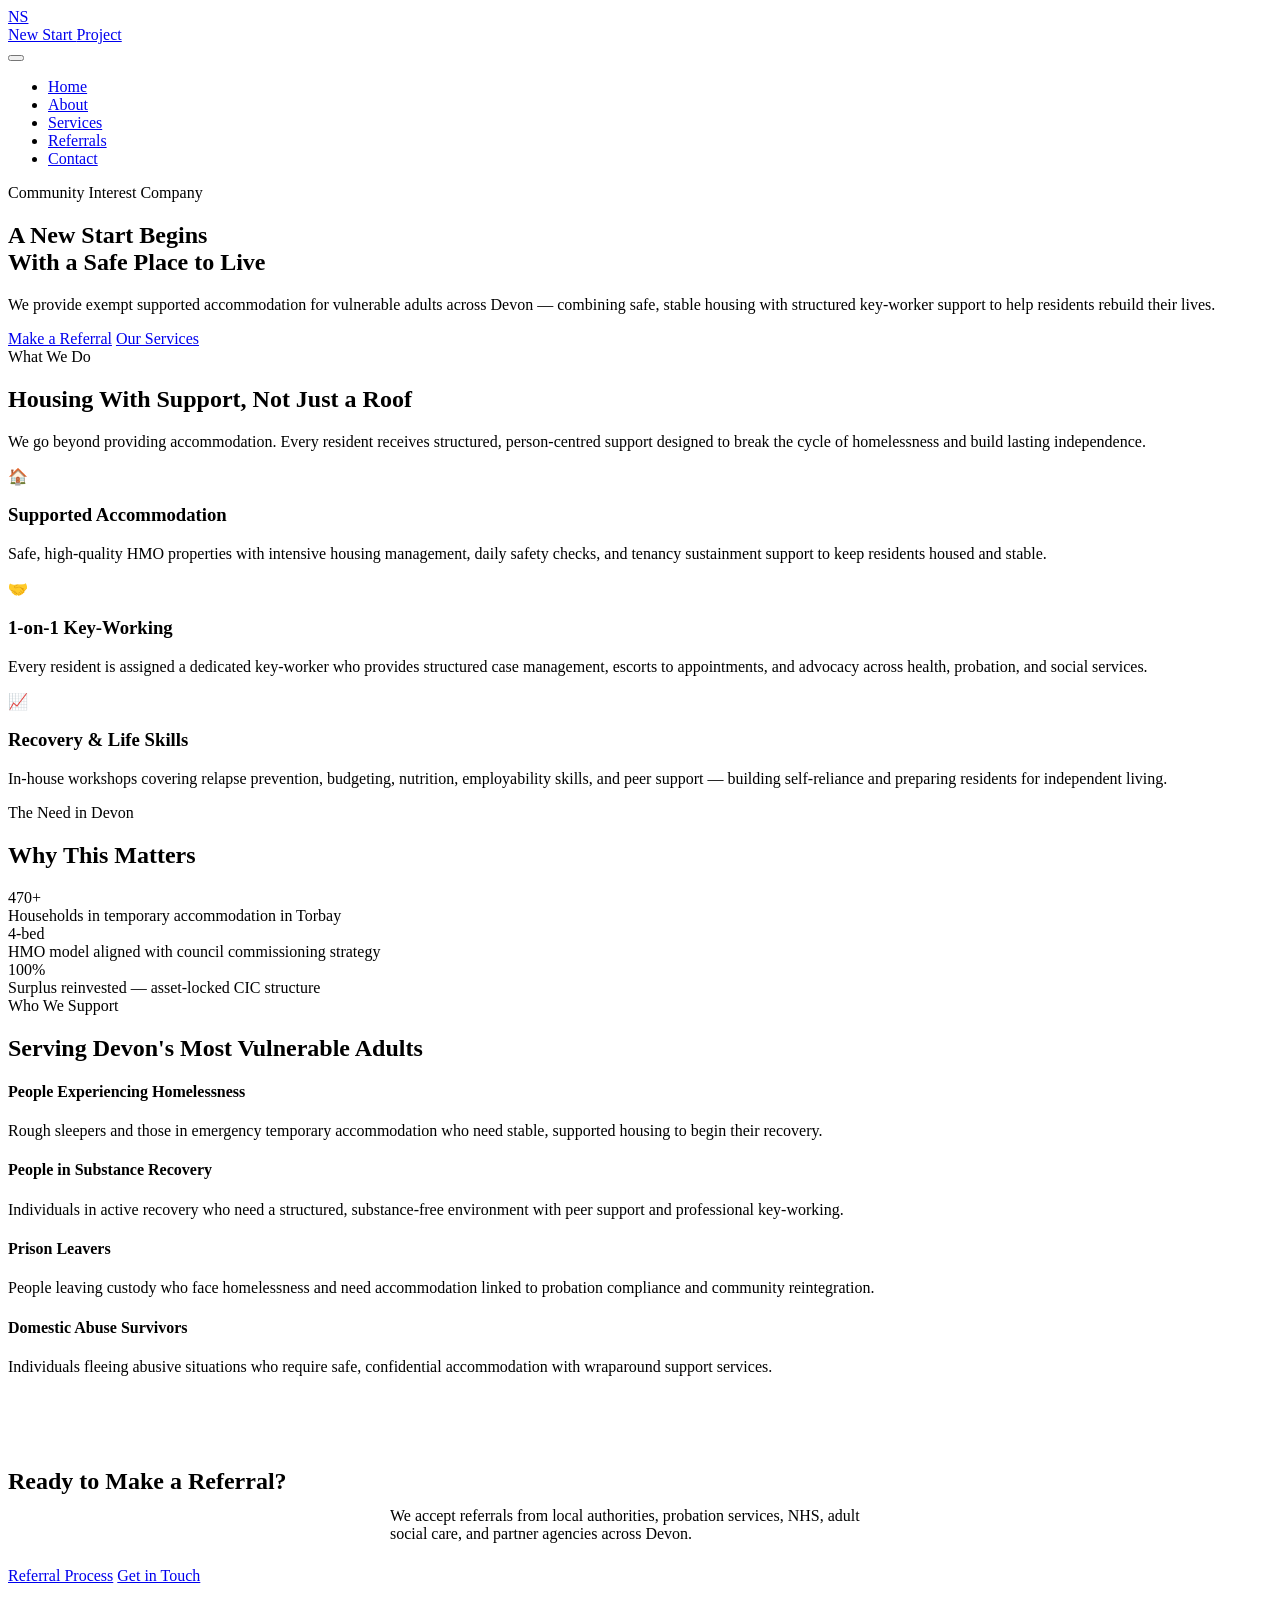
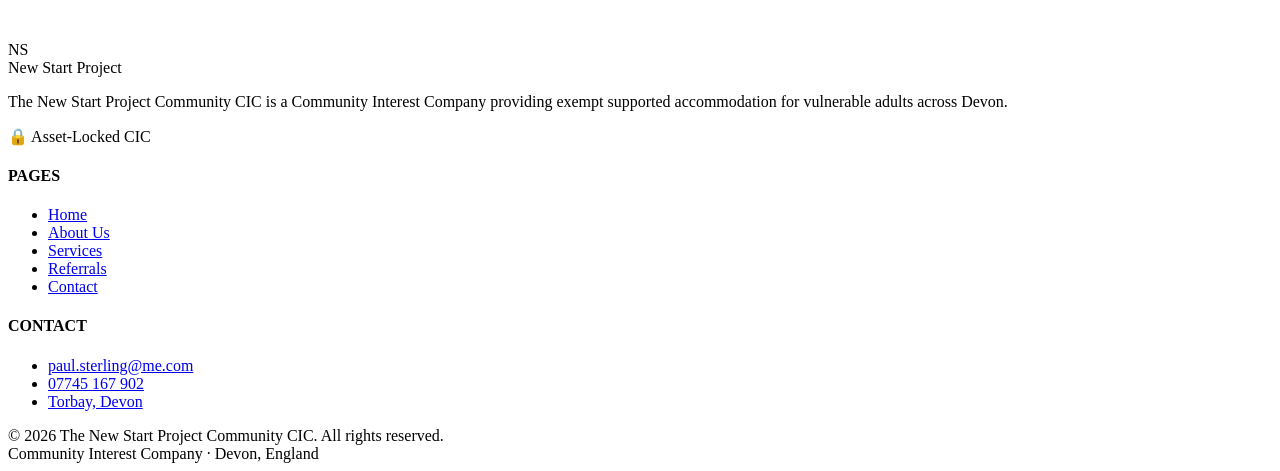
==== index.html @ faecfd9a "Add files via upload" ====
<!DOCTYPE html>
<html lang="en">
<head>
  <meta charset="UTF-8">
  <meta name="viewport" content="width=device-width, initial-scale=1.0">
  <title>The New Start Project Community CIC | Supported Housing in Devon</title>
  <meta name="description" content="Exempt supported accommodation for vulnerable adults in Torbay, Devon. Safe housing with structured support for people experiencing homelessness, in recovery, or leaving prison.">
  <link rel="preconnect" href="https://fonts.googleapis.com">
  <link href="https://fonts.googleapis.com/css2?family=Inter:wght@400;500;600;700;800&display=swap" rel="stylesheet">
  <link rel="stylesheet" href="css/style.css">
</head>
<body>

  <!-- HEADER -->
  <header>
    <div class="nav-container">
      <a href="index.html" class="logo">
        <div class="logo-icon">NS</div>
        <div class="logo-text">New Start <span>Project</span></div>
      </a>
      <button class="nav-toggle" onclick="document.querySelector('nav ul').classList.toggle('open')" aria-label="Toggle menu">
        <span></span><span></span><span></span>
      </button>
      <nav>
        <ul>
          <li><a href="index.html" class="active">Home</a></li>
          <li><a href="pages/about.html">About</a></li>
          <li><a href="pages/services.html">Services</a></li>
          <li><a href="pages/referrals.html">Referrals</a></li>
          <li><a href="pages/contact.html">Contact</a></li>
        </ul>
      </nav>
    </div>
  </header>

  <!-- HERO -->
  <section class="hero">
    <div class="container">
      <div class="hero-badge">Community Interest Company</div>
      <h1>A <span>New Start</span> Begins<br>With a Safe Place to Live</h1>
      <p>We provide exempt supported accommodation for vulnerable adults across Devon — combining safe, stable housing with structured key-worker support to help residents rebuild their lives.</p>
      <div class="btn-group">
        <a href="pages/referrals.html" class="btn btn-primary">Make a Referral</a>
        <a href="pages/services.html" class="btn btn-outline">Our Services</a>
      </div>
    </div>
  </section>

  <!-- WHAT WE DO -->
  <section>
    <div class="container">
      <div class="section-header">
        <div class="section-label">What We Do</div>
        <h2>Housing With Support, Not Just a Roof</h2>
        <p>We go beyond providing accommodation. Every resident receives structured, person-centred support designed to break the cycle of homelessness and build lasting independence.</p>
      </div>
      <div class="card-grid">
        <div class="card">
          <div class="card-icon">🏠</div>
          <h3>Supported Accommodation</h3>
          <p>Safe, high-quality HMO properties with intensive housing management, daily safety checks, and tenancy sustainment support to keep residents housed and stable.</p>
        </div>
        <div class="card">
          <div class="card-icon">🤝</div>
          <h3>1-on-1 Key-Working</h3>
          <p>Every resident is assigned a dedicated key-worker who provides structured case management, escorts to appointments, and advocacy across health, probation, and social services.</p>
        </div>
        <div class="card">
          <div class="card-icon">📈</div>
          <h3>Recovery &amp; Life Skills</h3>
          <p>In-house workshops covering relapse prevention, budgeting, nutrition, employability skills, and peer support — building self-reliance and preparing residents for independent living.</p>
        </div>
      </div>
    </div>
  </section>

  <!-- STATS -->
  <section>
    <div class="container">
      <div class="section-header">
        <div class="section-label">The Need in Devon</div>
        <h2>Why This Matters</h2>
      </div>
      <div class="stats-row">
        <div class="stat">
          <div class="stat-number">470+</div>
          <div class="stat-label">Households in temporary accommodation in Torbay</div>
        </div>
        <div class="stat">
          <div class="stat-number">4-bed</div>
          <div class="stat-label">HMO model aligned with council commissioning strategy</div>
        </div>
        <div class="stat">
          <div class="stat-number">100%</div>
          <div class="stat-label">Surplus reinvested — asset-locked CIC structure</div>
        </div>
      </div>
    </div>
  </section>

  <!-- WHO WE SUPPORT -->
  <section>
    <div class="container">
      <div class="section-header">
        <div class="section-label">Who We Support</div>
        <h2>Serving Devon's Most Vulnerable Adults</h2>
      </div>
      <div class="feature-list">
        <div class="feature">
          <div class="feature-marker"></div>
          <div>
            <h4>People Experiencing Homelessness</h4>
            <p>Rough sleepers and those in emergency temporary accommodation who need stable, supported housing to begin their recovery.</p>
          </div>
        </div>
        <div class="feature">
          <div class="feature-marker"></div>
          <div>
            <h4>People in Substance Recovery</h4>
            <p>Individuals in active recovery who need a structured, substance-free environment with peer support and professional key-working.</p>
          </div>
        </div>
        <div class="feature">
          <div class="feature-marker"></div>
          <div>
            <h4>Prison Leavers</h4>
            <p>People leaving custody who face homelessness and need accommodation linked to probation compliance and community reintegration.</p>
          </div>
        </div>
        <div class="feature">
          <div class="feature-marker"></div>
          <div>
            <h4>Domestic Abuse Survivors</h4>
            <p>Individuals fleeing abusive situations who require safe, confidential accommodation with wraparound support services.</p>
          </div>
        </div>
      </div>
    </div>
  </section>

  <!-- CTA -->
  <section class="hero" style="padding: 3.5rem 0;">
    <div class="container">
      <h2 style="color: var(--white); margin-bottom: 0.75rem;">Ready to Make a Referral?</h2>
      <p style="max-width: 500px; margin: 0 auto 1.5rem;">We accept referrals from local authorities, probation services, NHS, adult social care, and partner agencies across Devon.</p>
      <div class="btn-group">
        <a href="pages/referrals.html" class="btn btn-primary">Referral Process</a>
        <a href="pages/contact.html" class="btn btn-outline">Get in Touch</a>
      </div>
    </div>
  </section>

  <!-- FOOTER -->
  <footer>
    <div class="container">
      <div class="footer-grid">
        <div class="footer-brand">
          <div class="logo" style="margin-bottom: 0.5rem;">
            <div class="logo-icon">NS</div>
            <div class="logo-text">New Start <span>Project</span></div>
          </div>
          <p>The New Start Project Community CIC is a Community Interest Company providing exempt supported accommodation for vulnerable adults across Devon.</p>
          <div class="cic-badge" style="margin-top: 0.75rem;">🔒 Asset-Locked CIC</div>
        </div>
        <div>
          <h4>PAGES</h4>
          <ul>
            <li><a href="index.html">Home</a></li>
            <li><a href="pages/about.html">About Us</a></li>
            <li><a href="pages/services.html">Services</a></li>
            <li><a href="pages/referrals.html">Referrals</a></li>
            <li><a href="pages/contact.html">Contact</a></li>
          </ul>
        </div>
        <div>
          <h4>CONTACT</h4>
          <ul>
            <li><a href="mailto:paul.sterling@me.com">paul.sterling@me.com</a></li>
            <li><a href="tel:07745167902">07745 167 902</a></li>
            <li><a href="#">Torbay, Devon</a></li>
          </ul>
        </div>
      </div>
      <div class="footer-bottom">
        <div>&copy; 2026 The New Start Project Community CIC. All rights reserved.</div>
        <div>Community Interest Company &middot; <span>Devon, England</span></div>
      </div>
    </div>
  </footer>

</body>
</html>
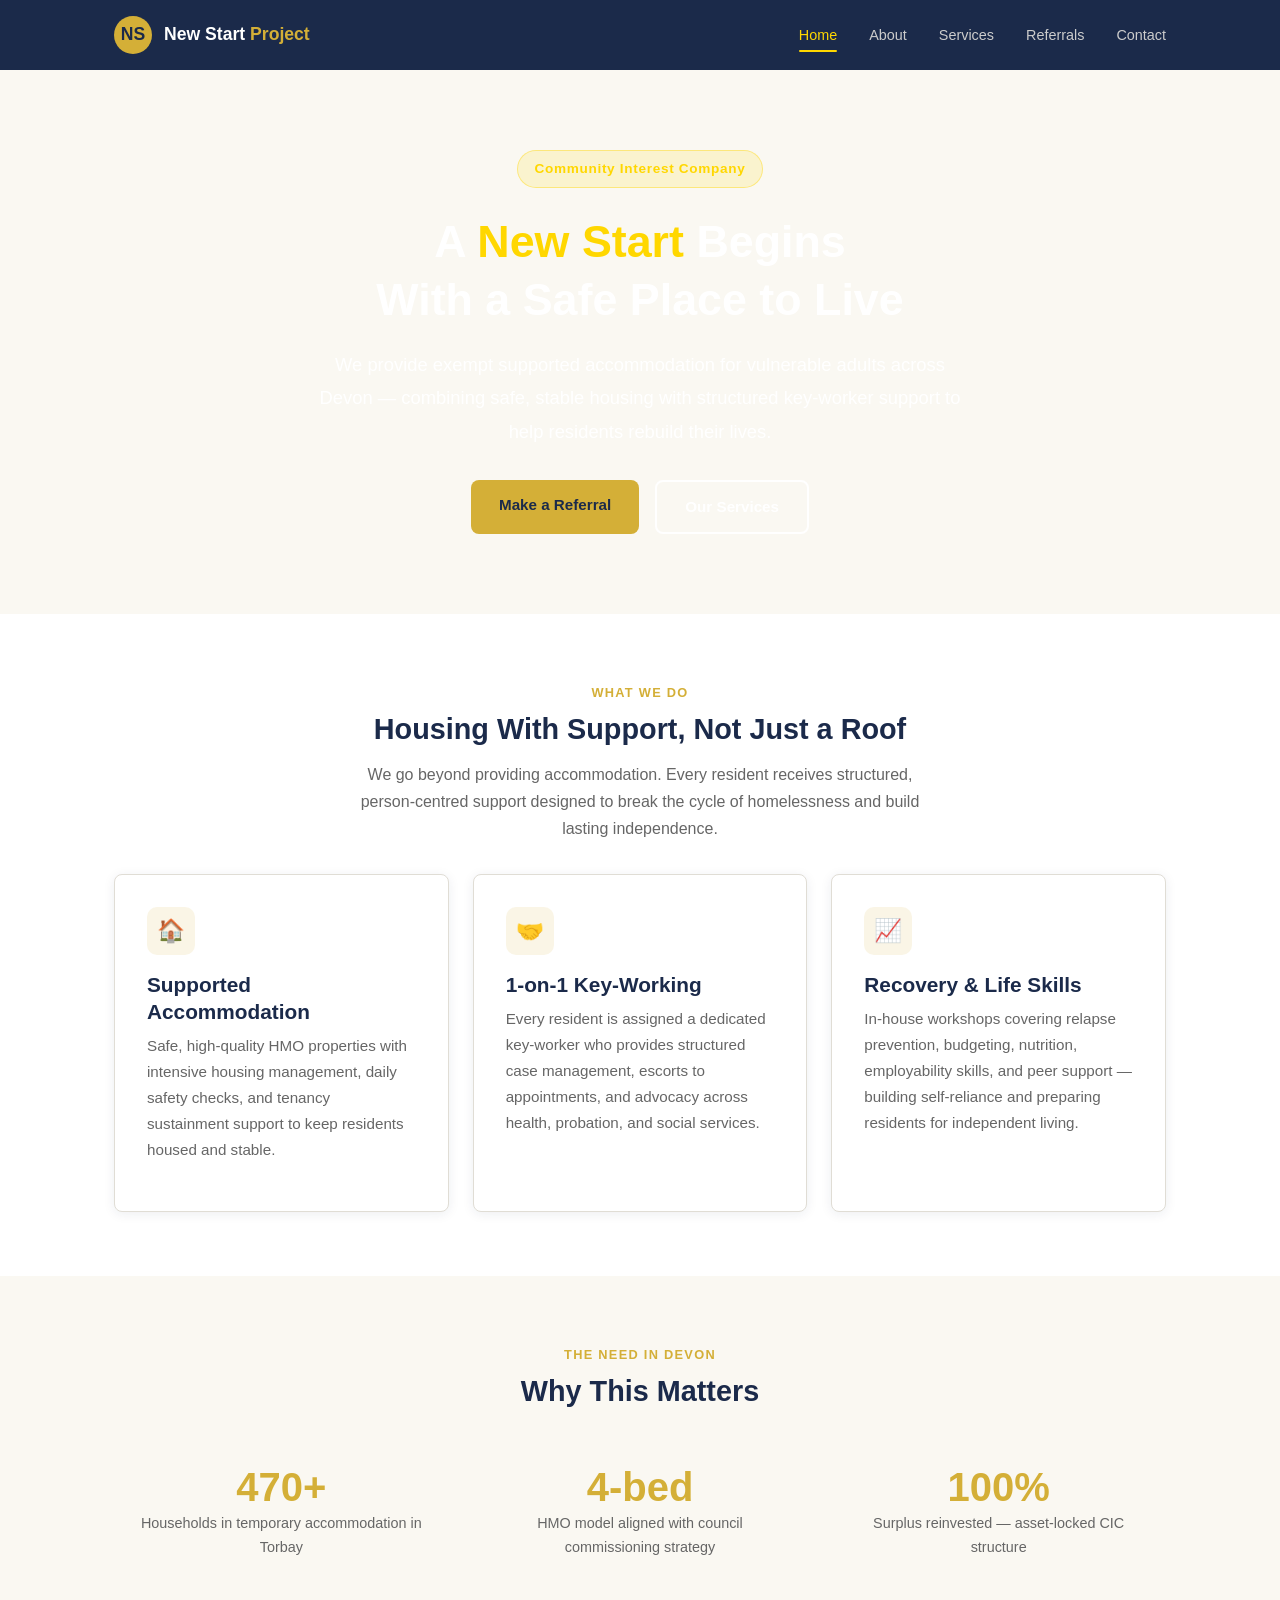
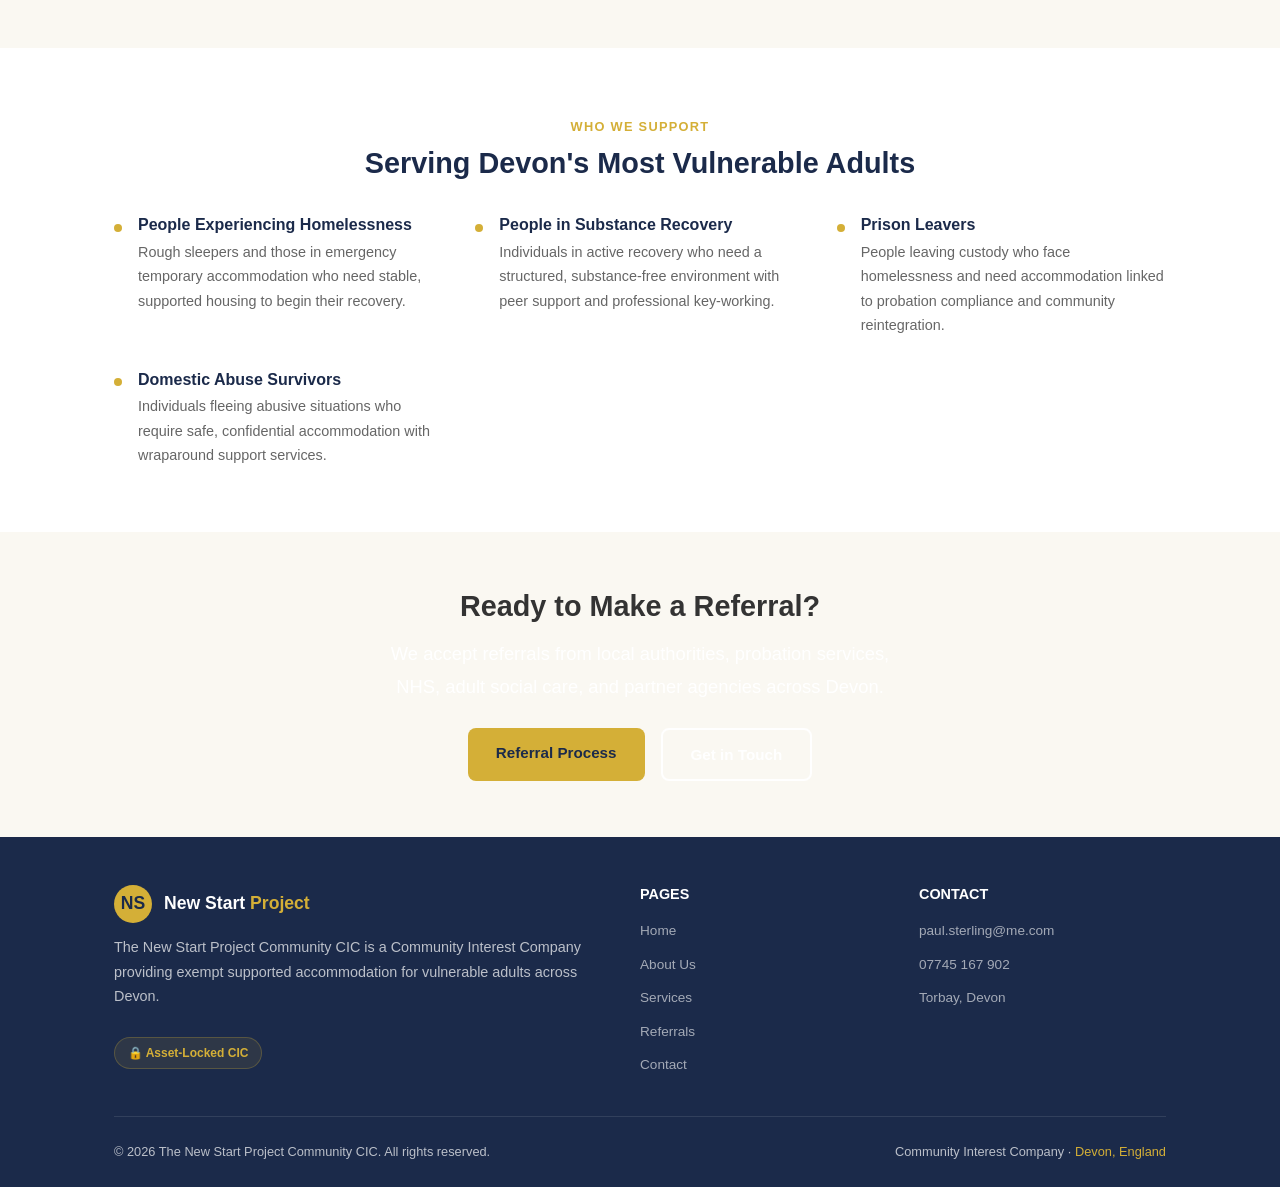
==== commit 221d329a: "Add files via upload" ====
--- a/index.html
+++ b/index.html
@@ -7,7 +7,7 @@
   <meta name="description" content="Exempt supported accommodation for vulnerable adults in Torbay, Devon. Safe housing with structured support for people experiencing homelessness, in recovery, or leaving prison.">
   <link rel="preconnect" href="https://fonts.googleapis.com">
   <link href="https://fonts.googleapis.com/css2?family=Inter:wght@400;500;600;700;800&display=swap" rel="stylesheet">
-  <link rel="stylesheet" href="css/style.css">
+  <link rel="stylesheet" href="style.css">
 </head>
 <body>
 
@@ -24,10 +24,10 @@
       <nav>
         <ul>
           <li><a href="index.html" class="active">Home</a></li>
-          <li><a href="pages/about.html">About</a></li>
-          <li><a href="pages/services.html">Services</a></li>
-          <li><a href="pages/referrals.html">Referrals</a></li>
-          <li><a href="pages/contact.html">Contact</a></li>
+          <li><a href="about.html">About</a></li>
+          <li><a href="services.html">Services</a></li>
+          <li><a href="referrals.html">Referrals</a></li>
+          <li><a href="contact.html">Contact</a></li>
         </ul>
       </nav>
     </div>
@@ -40,8 +40,8 @@
       <h1>A <span>New Start</span> Begins<br>With a Safe Place to Live</h1>
       <p>We provide exempt supported accommodation for vulnerable adults across Devon — combining safe, stable housing with structured key-worker support to help residents rebuild their lives.</p>
       <div class="btn-group">
-        <a href="pages/referrals.html" class="btn btn-primary">Make a Referral</a>
-        <a href="pages/services.html" class="btn btn-outline">Our Services</a>
+        <a href="referrals.html" class="btn btn-primary">Make a Referral</a>
+        <a href="services.html" class="btn btn-outline">Our Services</a>
       </div>
     </div>
   </section>
@@ -144,8 +144,8 @@
       <h2 style="color: var(--white); margin-bottom: 0.75rem;">Ready to Make a Referral?</h2>
       <p style="max-width: 500px; margin: 0 auto 1.5rem;">We accept referrals from local authorities, probation services, NHS, adult social care, and partner agencies across Devon.</p>
       <div class="btn-group">
-        <a href="pages/referrals.html" class="btn btn-primary">Referral Process</a>
-        <a href="pages/contact.html" class="btn btn-outline">Get in Touch</a>
+        <a href="referrals.html" class="btn btn-primary">Referral Process</a>
+        <a href="contact.html" class="btn btn-outline">Get in Touch</a>
       </div>
     </div>
   </section>
@@ -166,10 +166,10 @@
           <h4>PAGES</h4>
           <ul>
             <li><a href="index.html">Home</a></li>
-            <li><a href="pages/about.html">About Us</a></li>
-            <li><a href="pages/services.html">Services</a></li>
-            <li><a href="pages/referrals.html">Referrals</a></li>
-            <li><a href="pages/contact.html">Contact</a></li>
+            <li><a href="about.html">About Us</a></li>
+            <li><a href="services.html">Services</a></li>
+            <li><a href="referrals.html">Referrals</a></li>
+            <li><a href="contact.html">Contact</a></li>
           </ul>
         </div>
         <div>
--- a/style.css
+++ b/style.css
@@ -0,0 +1,302 @@
+* { box-sizing: border-box; margin: 0; padding: 0; }
+html { scroll-behavior: smooth; }
+
+body {
+  font-family: 'Inter', -apple-system, BlinkMacSystemFont, 'Segoe UI', sans-serif;
+  color: #333333;
+  background: #FFFFFF;
+  line-height: 1.7;
+  font-size: 16px;
+}
+
+a { color: #D4AF37; text-decoration: none; }
+a:hover { color: #FFD700; }
+img { max-width: 100%; display: block; }
+
+h1, h2, h3, h4 { color: #1B2A4A; font-weight: 700; line-height: 1.3; }
+h1 { font-size: 2.5rem; margin-bottom: 1rem; }
+h2 { font-size: 1.8rem; margin-bottom: 0.75rem; }
+h3 { font-size: 1.3rem; margin-bottom: 0.5rem; }
+p { margin-bottom: 1rem; }
+
+.container { max-width: 1100px; margin: 0 auto; padding: 0 1.5rem; }
+section { padding: 4rem 0; }
+section:nth-child(even) { background: #FAF8F2; }
+
+header {
+  background: #1B2A4A;
+  position: sticky;
+  top: 0;
+  z-index: 100;
+}
+
+.nav-container {
+  max-width: 1100px;
+  margin: 0 auto;
+  padding: 0 1.5rem;
+  display: flex;
+  justify-content: space-between;
+  align-items: center;
+  height: 70px;
+}
+
+.logo { display: flex; align-items: center; gap: 0.75rem; text-decoration: none; }
+
+.logo-icon {
+  width: 38px;
+  height: 38px;
+  background: #D4AF37;
+  border-radius: 50%;
+  display: flex;
+  align-items: center;
+  justify-content: center;
+  font-weight: 800;
+  color: #1B2A4A;
+  font-size: 1.1rem;
+}
+
+.logo-text { color: #FFFFFF; font-weight: 700; font-size: 1.1rem; }
+.logo-text span { color: #D4AF37; }
+
+nav ul { list-style: none; display: flex; gap: 2rem; }
+nav a { color: #CCCCCC; font-size: 0.9rem; font-weight: 500; padding: 0.4rem 0; position: relative; }
+nav a:hover, nav a.active { color: #FFD700; }
+nav a.active::after {
+  content: '';
+  position: absolute;
+  bottom: -2px;
+  left: 0;
+  right: 0;
+  height: 2px;
+  background: #FFD700;
+  border-radius: 2px;
+}
+
+.nav-toggle { display: none; background: none; border: none; cursor: pointer; padding: 0.5rem; }
+.nav-toggle span { display: block; width: 24px; height: 2px; background: #FFFFFF; margin: 5px 0; }
+
+.hero {
+  background: #1B2A4A;
+  padding: 5rem 0;
+  text-align: center;
+}
+
+.hero h1 { color: #FFFFFF; font-size: 2.8rem; margin-bottom: 1.25rem; }
+.hero h1 span { color: #FFD700; }
+.hero p { font-size: 1.15rem; color: #FFFFFF; max-width: 650px; margin: 0 auto 2rem; line-height: 1.8; }
+
+.hero-badge {
+  display: inline-block;
+  background: rgba(255, 215, 0, 0.15);
+  border: 1px solid rgba(255, 215, 0, 0.4);
+  color: #FFD700;
+  font-size: 0.85rem;
+  font-weight: 600;
+  padding: 0.4rem 1rem;
+  border-radius: 50px;
+  margin-bottom: 1.5rem;
+  letter-spacing: 0.05em;
+}
+
+.btn {
+  display: inline-block;
+  padding: 0.75rem 1.75rem;
+  border-radius: 8px;
+  font-weight: 600;
+  font-size: 0.95rem;
+  cursor: pointer;
+  border: none;
+  text-decoration: none;
+}
+
+.btn-primary { background: #D4AF37; color: #1B2A4A; }
+.btn-primary:hover { background: #FFD700; color: #1B2A4A; }
+.btn-outline { background: transparent; color: #FFFFFF; border: 2px solid #FFFFFF; }
+.btn-outline:hover { border-color: #FFD700; color: #FFD700; }
+.btn-group { display: flex; gap: 1rem; justify-content: center; flex-wrap: wrap; }
+
+.card-grid {
+  display: grid;
+  grid-template-columns: repeat(auto-fit, minmax(300px, 1fr));
+  gap: 1.5rem;
+  margin-top: 2rem;
+}
+
+.card {
+  background: #FFFFFF;
+  border-radius: 8px;
+  padding: 2rem;
+  box-shadow: 0 2px 12px rgba(27, 42, 74, 0.08);
+  border: 1px solid #E0DDD5;
+  transition: transform 0.3s ease, box-shadow 0.3s ease;
+}
+
+.card:hover { transform: translateY(-3px); box-shadow: 0 8px 24px rgba(27, 42, 74, 0.12); }
+
+.card-icon {
+  width: 48px;
+  height: 48px;
+  background: rgba(212, 175, 55, 0.12);
+  border-radius: 10px;
+  display: flex;
+  align-items: center;
+  justify-content: center;
+  margin-bottom: 1rem;
+  font-size: 1.4rem;
+}
+
+.card p { color: #666666; font-size: 0.95rem; }
+
+.stats-row {
+  display: grid;
+  grid-template-columns: repeat(auto-fit, minmax(200px, 1fr));
+  gap: 1.5rem;
+  margin-top: 2rem;
+}
+
+.stat { text-align: center; padding: 1.5rem; }
+.stat-number { font-size: 2.5rem; font-weight: 800; color: #D4AF37; line-height: 1; margin-bottom: 0.25rem; }
+.stat-label { color: #666666; font-size: 0.9rem; }
+
+.section-header { text-align: center; max-width: 600px; margin: 0 auto 2rem; }
+.section-header p { color: #666666; }
+.section-label {
+  display: inline-block;
+  font-size: 0.8rem;
+  font-weight: 700;
+  color: #D4AF37;
+  letter-spacing: 0.1em;
+  text-transform: uppercase;
+  margin-bottom: 0.5rem;
+}
+
+.feature-list {
+  display: grid;
+  grid-template-columns: repeat(auto-fit, minmax(280px, 1fr));
+  gap: 2rem;
+  margin-top: 2rem;
+}
+
+.feature { display: flex; gap: 1rem; }
+.feature-marker { flex-shrink: 0; width: 8px; height: 8px; background: #D4AF37; border-radius: 50%; margin-top: 0.55rem; }
+.feature h4 { font-size: 1rem; margin-bottom: 0.25rem; }
+.feature p { color: #666666; font-size: 0.9rem; margin: 0; }
+
+.process-steps {
+  display: grid;
+  grid-template-columns: repeat(auto-fit, minmax(220px, 1fr));
+  gap: 1.5rem;
+  margin-top: 2rem;
+}
+
+.step { text-align: center; padding: 1.5rem; }
+.step-number {
+  width: 44px;
+  height: 44px;
+  background: #1B2A4A;
+  color: #FFD700;
+  border-radius: 50%;
+  display: flex;
+  align-items: center;
+  justify-content: center;
+  font-weight: 800;
+  font-size: 1.1rem;
+  margin: 0 auto 1rem;
+}
+
+.step p { color: #666666; font-size: 0.9rem; }
+
+.contact-grid { display: grid; grid-template-columns: 1fr 1fr; gap: 2rem; margin-top: 2rem; }
+.contact-info-block { display: flex; gap: 1rem; margin-bottom: 1.5rem; }
+.contact-icon {
+  flex-shrink: 0;
+  width: 44px;
+  height: 44px;
+  background: rgba(212, 175, 55, 0.12);
+  border-radius: 10px;
+  display: flex;
+  align-items: center;
+  justify-content: center;
+  font-size: 1.2rem;
+}
+
+.contact-info-block h4 { font-size: 0.95rem; margin-bottom: 0.15rem; }
+.contact-info-block p { color: #666666; font-size: 0.9rem; margin: 0; }
+
+.contact-form input,
+.contact-form textarea,
+.contact-form select {
+  width: 100%;
+  padding: 0.75rem 1rem;
+  border: 1px solid #E0DDD5;
+  border-radius: 8px;
+  font-family: inherit;
+  font-size: 0.95rem;
+  margin-bottom: 1rem;
+  background: #FFFFFF;
+}
+
+.contact-form input:focus,
+.contact-form textarea:focus,
+.contact-form select:focus { outline: none; border-color: #D4AF37; }
+.contact-form textarea { min-height: 120px; resize: vertical; }
+
+footer {
+  background: #1B2A4A;
+  color: rgba(255,255,255,0.7);
+  padding: 3rem 0 1.5rem;
+}
+
+.footer-grid { display: grid; grid-template-columns: 2fr 1fr 1fr; gap: 2rem; margin-bottom: 2rem; }
+.footer-brand p { font-size: 0.9rem; margin-top: 0.75rem; line-height: 1.7; }
+footer h4 { color: #FFFFFF; font-size: 0.9rem; margin-bottom: 0.75rem; }
+footer ul { list-style: none; }
+footer li { margin-bottom: 0.4rem; }
+footer li a { color: rgba(255,255,255,0.6); font-size: 0.85rem; }
+footer li a:hover { color: #FFD700; }
+.footer-bottom {
+  border-top: 1px solid rgba(255,255,255,0.1);
+  padding-top: 1.5rem;
+  display: flex;
+  justify-content: space-between;
+  font-size: 0.8rem;
+}
+
+.footer-bottom span { color: #D4AF37; }
+
+.cic-badge {
+  display: inline-flex;
+  align-items: center;
+  gap: 0.4rem;
+  background: rgba(212, 175, 55, 0.1);
+  border: 1px solid rgba(212, 175, 55, 0.25);
+  color: #D4AF37;
+  padding: 0.3rem 0.8rem;
+  border-radius: 50px;
+  font-size: 0.75rem;
+  font-weight: 600;
+}
+
+@media (max-width: 768px) {
+  h1 { font-size: 2rem; }
+  .hero h1 { font-size: 2.2rem; }
+  .hero { padding: 3.5rem 0; }
+  section { padding: 3rem 0; }
+  .nav-toggle { display: block; }
+  nav ul {
+    display: none;
+    position: absolute;
+    top: 70px;
+    left: 0;
+    right: 0;
+    background: #1B2A4A;
+    flex-direction: column;
+    padding: 1rem 1.5rem 1.5rem;
+    gap: 0.5rem;
+    border-top: 1px solid rgba(255,255,255,0.1);
+  }
+  nav ul.open { display: flex; }
+  .contact-grid { grid-template-columns: 1fr; }
+  .footer-grid { grid-template-columns: 1fr; }
+  .footer-bottom { flex-direction: column; gap: 0.5rem; }
+}
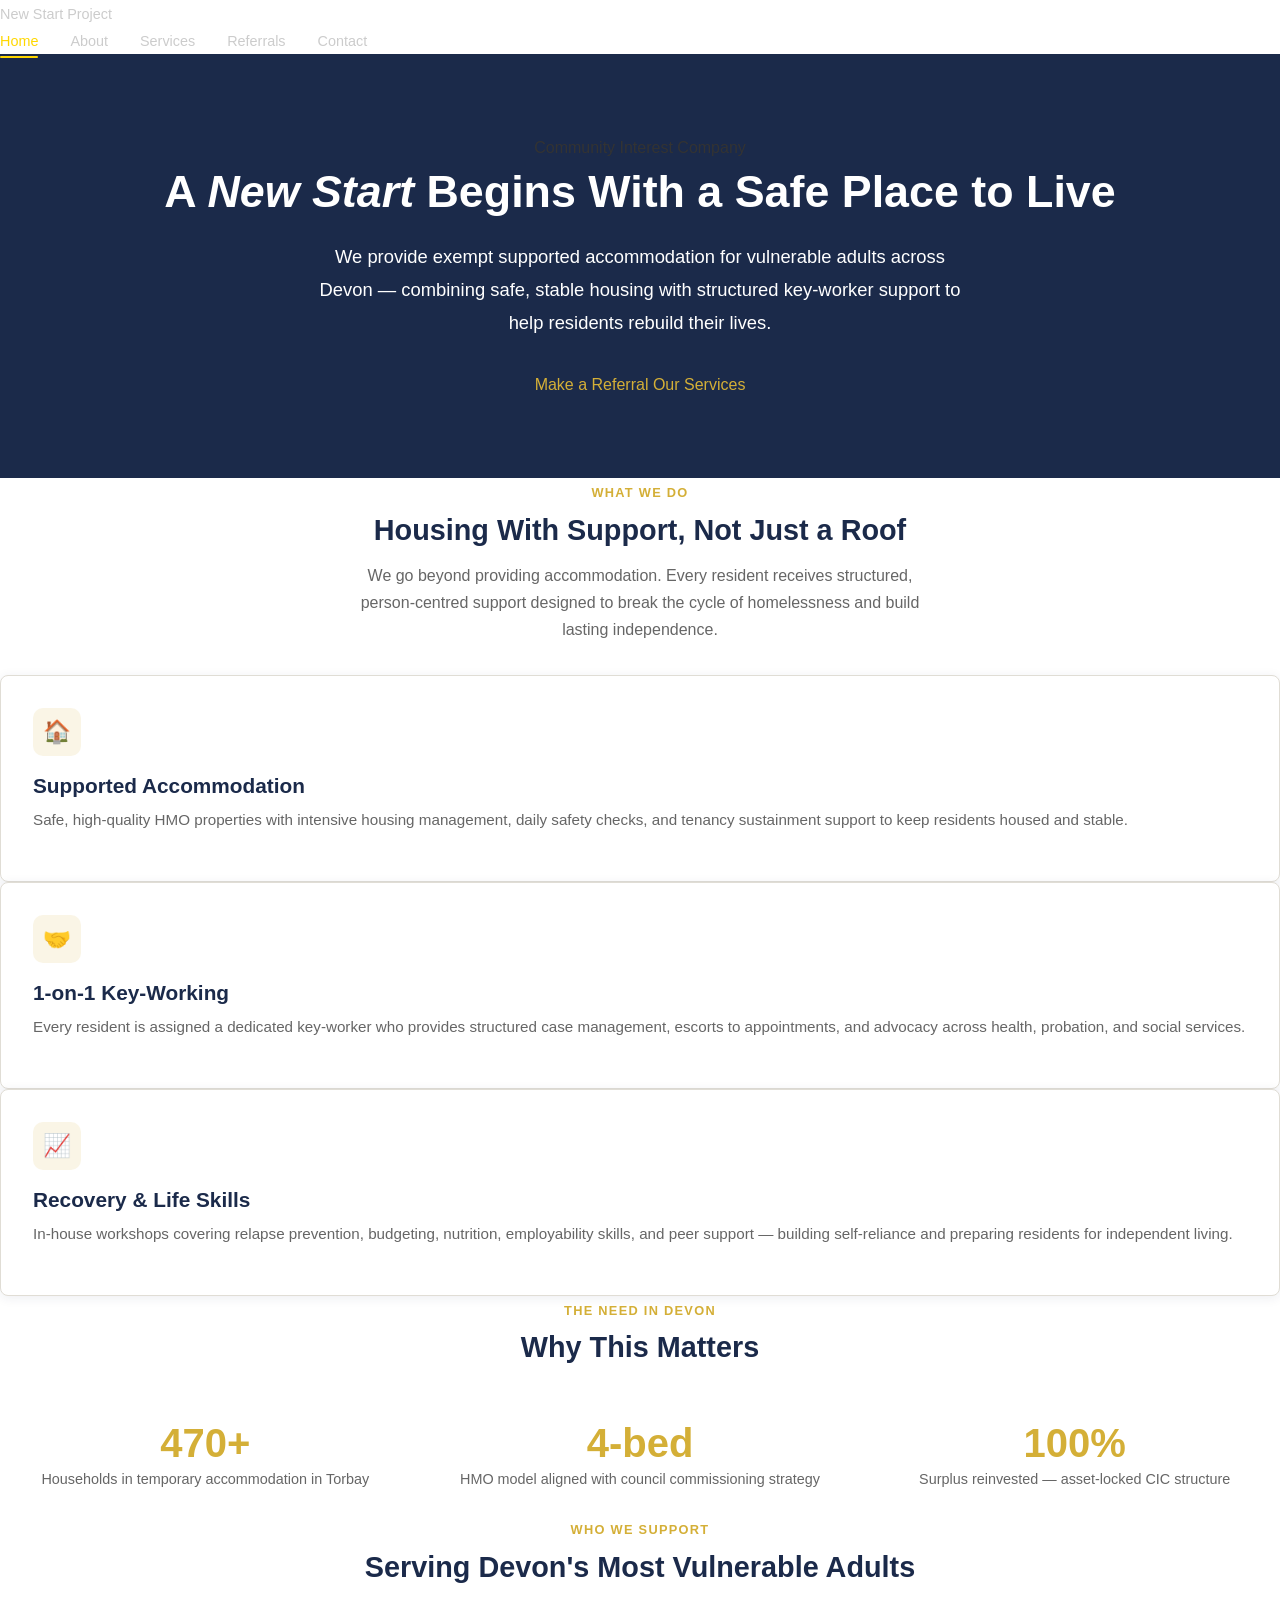
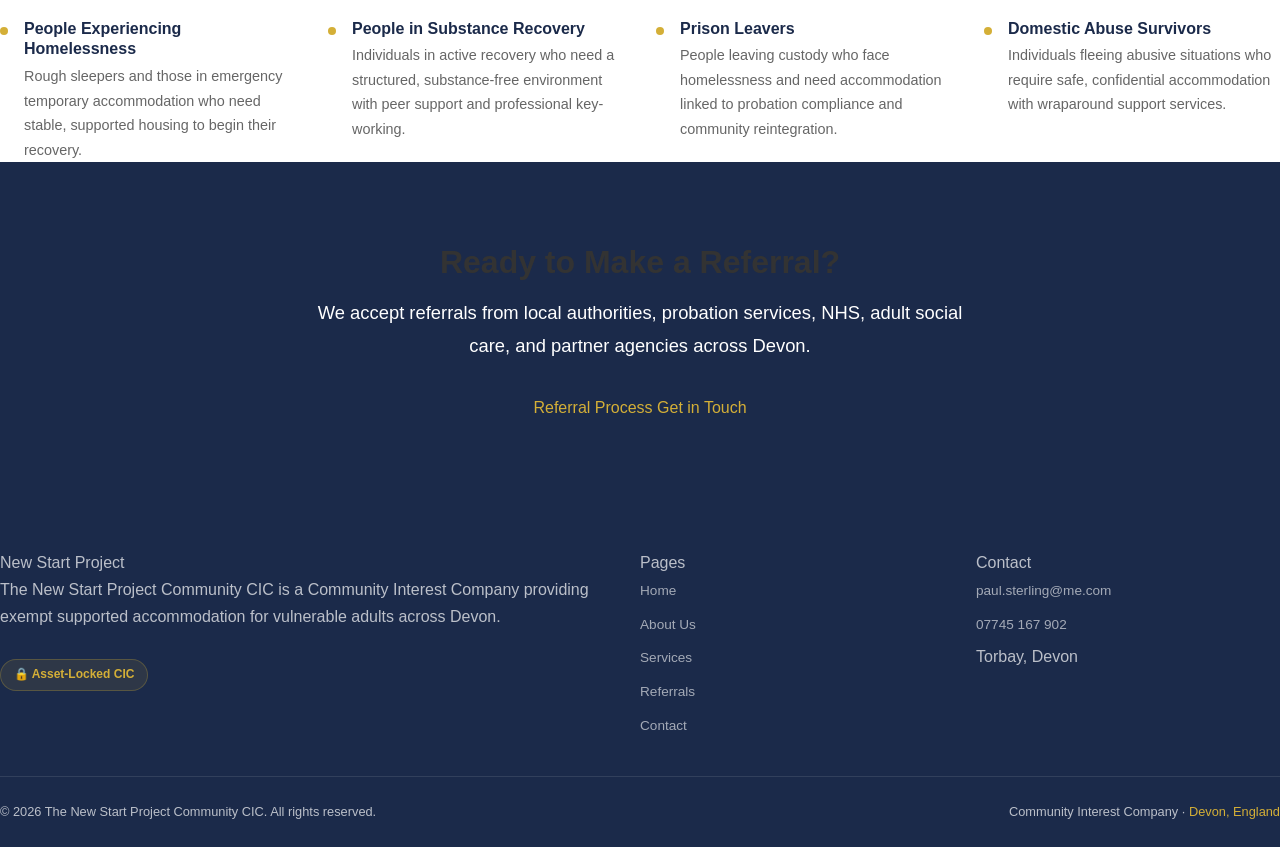
==== commit b4150be0: "Add files via upload" ====
--- a/index.html
+++ b/index.html
@@ -5,56 +5,46 @@
   <meta name="viewport" content="width=device-width, initial-scale=1.0">
   <title>The New Start Project Community CIC | Supported Housing in Devon</title>
   <meta name="description" content="Exempt supported accommodation for vulnerable adults in Torbay, Devon. Safe housing with structured support for people experiencing homelessness, in recovery, or leaving prison.">
-  <link rel="preconnect" href="https://fonts.googleapis.com">
-  <link href="https://fonts.googleapis.com/css2?family=Inter:wght@400;500;600;700;800&display=swap" rel="stylesheet">
   <link rel="stylesheet" href="style.css">
 </head>
 <body>
 
-  <!-- HEADER -->
-  <header>
-    <div class="nav-container">
-      <a href="index.html" class="logo">
-        <div class="logo-icon">NS</div>
-        <div class="logo-text">New Start <span>Project</span></div>
-      </a>
-      <button class="nav-toggle" onclick="document.querySelector('nav ul').classList.toggle('open')" aria-label="Toggle menu">
+  <nav class="site-nav">
+    <div class="nav-inner">
+      <a href="index.html" class="nav-brand">New Start <span>Project</span></a>
+      <button class="nav-toggle" onclick="document.querySelector('.nav-links').classList.toggle('open')" aria-label="Menu">
         <span></span><span></span><span></span>
       </button>
-      <nav>
-        <ul>
-          <li><a href="index.html" class="active">Home</a></li>
-          <li><a href="about.html">About</a></li>
-          <li><a href="services.html">Services</a></li>
-          <li><a href="referrals.html">Referrals</a></li>
-          <li><a href="contact.html">Contact</a></li>
-        </ul>
-      </nav>
+      <ul class="nav-links">
+        <li><a href="index.html" class="active">Home</a></li>
+        <li><a href="about.html">About</a></li>
+        <li><a href="services.html">Services</a></li>
+        <li><a href="referrals.html">Referrals</a></li>
+        <li><a href="contact.html">Contact</a></li>
+      </ul>
     </div>
-  </header>
+  </nav>
 
-  <!-- HERO -->
   <section class="hero">
-    <div class="container">
-      <div class="hero-badge">Community Interest Company</div>
-      <h1>A <span>New Start</span> Begins<br>With a Safe Place to Live</h1>
+    <div class="hero-inner">
+      <div class="hero-tag">Community Interest Company</div>
+      <h1>A <em>New Start</em> Begins With a Safe Place to Live</h1>
       <p>We provide exempt supported accommodation for vulnerable adults across Devon — combining safe, stable housing with structured key-worker support to help residents rebuild their lives.</p>
-      <div class="btn-group">
-        <a href="referrals.html" class="btn btn-primary">Make a Referral</a>
-        <a href="services.html" class="btn btn-outline">Our Services</a>
+      <div class="hero-buttons">
+        <a href="referrals.html" class="hero-cta">Make a Referral</a>
+        <a href="services.html" class="hero-cta-outline">Our Services</a>
       </div>
     </div>
   </section>
 
-  <!-- WHAT WE DO -->
-  <section>
-    <div class="container">
+  <div class="section section-alt">
+    <div class="section-inner">
       <div class="section-header">
         <div class="section-label">What We Do</div>
         <h2>Housing With Support, Not Just a Roof</h2>
         <p>We go beyond providing accommodation. Every resident receives structured, person-centred support designed to break the cycle of homelessness and build lasting independence.</p>
       </div>
-      <div class="card-grid">
+      <div class="cards-grid">
         <div class="card">
           <div class="card-icon">🏠</div>
           <h3>Supported Accommodation</h3>
@@ -72,11 +62,10 @@
         </div>
       </div>
     </div>
-  </section>
+  </div>
 
-  <!-- STATS -->
-  <section>
-    <div class="container">
+  <div class="section">
+    <div class="section-inner">
       <div class="section-header">
         <div class="section-label">The Need in Devon</div>
         <h2>Why This Matters</h2>
@@ -96,11 +85,10 @@
         </div>
       </div>
     </div>
-  </section>
+  </div>
 
-  <!-- WHO WE SUPPORT -->
-  <section>
-    <div class="container">
+  <div class="section section-alt">
+    <div class="section-inner">
       <div class="section-header">
         <div class="section-label">Who We Support</div>
         <h2>Serving Devon's Most Vulnerable Adults</h2>
@@ -136,35 +124,30 @@
         </div>
       </div>
     </div>
-  </section>
+  </div>
 
-  <!-- CTA -->
-  <section class="hero" style="padding: 3.5rem 0;">
-    <div class="container">
-      <h2 style="color: var(--white); margin-bottom: 0.75rem;">Ready to Make a Referral?</h2>
-      <p style="max-width: 500px; margin: 0 auto 1.5rem;">We accept referrals from local authorities, probation services, NHS, adult social care, and partner agencies across Devon.</p>
-      <div class="btn-group">
-        <a href="referrals.html" class="btn btn-primary">Referral Process</a>
-        <a href="contact.html" class="btn btn-outline">Get in Touch</a>
+  <section class="hero">
+    <div class="hero-inner">
+      <h2 style="color: var(--white); font-size: 2rem;">Ready to Make a Referral?</h2>
+      <p>We accept referrals from local authorities, probation services, NHS, adult social care, and partner agencies across Devon.</p>
+      <div class="hero-buttons">
+        <a href="referrals.html" class="hero-cta">Referral Process</a>
+        <a href="contact.html" class="hero-cta-outline">Get in Touch</a>
       </div>
     </div>
   </section>
 
-  <!-- FOOTER -->
-  <footer>
-    <div class="container">
+  <footer class="site-footer">
+    <div class="footer-inner">
       <div class="footer-grid">
-        <div class="footer-brand">
-          <div class="logo" style="margin-bottom: 0.5rem;">
-            <div class="logo-icon">NS</div>
-            <div class="logo-text">New Start <span>Project</span></div>
-          </div>
-          <p>The New Start Project Community CIC is a Community Interest Company providing exempt supported accommodation for vulnerable adults across Devon.</p>
+        <div>
+          <div class="footer-brand">New Start <span>Project</span></div>
+          <p class="footer-desc">The New Start Project Community CIC is a Community Interest Company providing exempt supported accommodation for vulnerable adults across Devon.</p>
           <div class="cic-badge" style="margin-top: 0.75rem;">🔒 Asset-Locked CIC</div>
         </div>
         <div>
-          <h4>PAGES</h4>
-          <ul>
+          <div class="footer-heading">Pages</div>
+          <ul class="footer-links">
             <li><a href="index.html">Home</a></li>
             <li><a href="about.html">About Us</a></li>
             <li><a href="services.html">Services</a></li>
@@ -173,11 +156,11 @@
           </ul>
         </div>
         <div>
-          <h4>CONTACT</h4>
-          <ul>
+          <div class="footer-heading">Contact</div>
+          <ul class="footer-links">
             <li><a href="mailto:paul.sterling@me.com">paul.sterling@me.com</a></li>
             <li><a href="tel:07745167902">07745 167 902</a></li>
-            <li><a href="#">Torbay, Devon</a></li>
+            <li>Torbay, Devon</li>
           </ul>
         </div>
       </div>
--- a/style.css
+++ b/style.css
@@ -2,11 +2,11 @@
 html { scroll-behavior: smooth; }
 
 body {
-  font-family: 'Inter', -apple-system, BlinkMacSystemFont, 'Segoe UI', sans-serif;
-  color: #333333;
-  background: #FFFFFF;
-  line-height: 1.7;
-  font-size: 16px;
+font-family: 'Inter', -apple-system, BlinkMacSystemFont, 'Segoe UI', sans-serif;
+color: #333333;
+background: #FFFFFF;
+line-height: 1.7;
+font-size: 16px;
 }
 
 a { color: #D4AF37; text-decoration: none; }
@@ -21,40 +21,43 @@
 
 .container { max-width: 1100px; margin: 0 auto; padding: 0 1.5rem; }
 section { padding: 4rem 0; }
-section:nth-child(even) { background: #FAF8F2; }
+
+/* FIX 1: exclude the hero so the cream stripe can never override the navy. */
+section:nth-child(even):not(.hero) { background: #FAF8F2; }
 
 header {
-  background: #1B2A4A;
-  position: sticky;
-  top: 0;
-  z-index: 100;
+background: #1B2A4A;
+position: sticky;
+top: 0;
+z-index: 100;
 }
 
 .nav-container {
-  max-width: 1100px;
-  margin: 0 auto;
-  padding: 0 1.5rem;
-  display: flex;
-  justify-content: space-between;
-  align-items: center;
-  height: 70px;
+max-width: 1100px;
+margin: 0 auto;
+padding: 0 1.5rem;
+display: flex;
+justify-content: space-between;
+align-items: center;
+height: 70px;
 }
 
 .logo { display: flex; align-items: center; gap: 0.75rem; text-decoration: none; }
 
 .logo-icon {
-  width: 38px;
-  height: 38px;
-  background: #D4AF37;
-  border-radius: 50%;
-  display: flex;
-  align-items: center;
-  justify-content: center;
-  font-weight: 800;
-  color: #1B2A4A;
-  font-size: 1.1rem;
-}
-
+width: 38px;
+height: 38px;
+background: #D4AF37;
+border-radius: 50%;
+display: flex;
+align-items: center;
+justify-content: center;
+font-weight: 800;
+color: #1B2A4A;
+font-size: 1.1rem;
+}
+
+/* FIX 2: restored to white — sits on the navy header bar. */
 .logo-text { color: #FFFFFF; font-weight: 700; font-size: 1.1rem; }
 .logo-text span { color: #D4AF37; }
 
@@ -62,96 +65,103 @@
 nav a { color: #CCCCCC; font-size: 0.9rem; font-weight: 500; padding: 0.4rem 0; position: relative; }
 nav a:hover, nav a.active { color: #FFD700; }
 nav a.active::after {
-  content: '';
-  position: absolute;
-  bottom: -2px;
-  left: 0;
-  right: 0;
-  height: 2px;
-  background: #FFD700;
-  border-radius: 2px;
+content: '';
+position: absolute;
+bottom: -2px;
+left: 0;
+right: 0;
+height: 2px;
+background: #FFD700;
+border-radius: 2px;
 }
 
 .nav-toggle { display: none; background: none; border: none; cursor: pointer; padding: 0.5rem; }
 .nav-toggle span { display: block; width: 24px; height: 2px; background: #FFFFFF; margin: 5px 0; }
 
 .hero {
-  background: #1B2A4A;
-  padding: 5rem 0;
-  text-align: center;
-}
-
+background: #1B2A4A;
+padding: 5rem 0;
+text-align: center;
+}
+
+/* FIX 3: restored to white — sits on the navy hero. */
 .hero h1 { color: #FFFFFF; font-size: 2.8rem; margin-bottom: 1.25rem; }
 .hero h1 span { color: #FFD700; }
+
+/* FIX 4: restored to white. */
 .hero p { font-size: 1.15rem; color: #FFFFFF; max-width: 650px; margin: 0 auto 2rem; line-height: 1.8; }
 
 .hero-badge {
-  display: inline-block;
-  background: rgba(255, 215, 0, 0.15);
-  border: 1px solid rgba(255, 215, 0, 0.4);
-  color: #FFD700;
-  font-size: 0.85rem;
-  font-weight: 600;
-  padding: 0.4rem 1rem;
-  border-radius: 50px;
-  margin-bottom: 1.5rem;
-  letter-spacing: 0.05em;
+display: inline-block;
+background: rgba(255, 215, 0, 0.15);
+border: 1px solid rgba(255, 215, 0, 0.4);
+color: #FFD700;
+font-size: 0.85rem;
+font-weight: 600;
+padding: 0.4rem 1rem;
+border-radius: 50px;
+margin-bottom: 1.5rem;
+letter-spacing: 0.05em;
 }
 
 .btn {
-  display: inline-block;
-  padding: 0.75rem 1.75rem;
-  border-radius: 8px;
-  font-weight: 600;
-  font-size: 0.95rem;
-  cursor: pointer;
-  border: none;
-  text-decoration: none;
+display: inline-block;
+padding: 0.75rem 1.75rem;
+border-radius: 8px;
+font-weight: 600;
+font-size: 0.95rem;
+cursor: pointer;
+border: none;
+text-decoration: none;
 }
 
 .btn-primary { background: #D4AF37; color: #1B2A4A; }
 .btn-primary:hover { background: #FFD700; color: #1B2A4A; }
+
+/* FIX 5: restored to white — outline button sits on the navy hero. */
 .btn-outline { background: transparent; color: #FFFFFF; border: 2px solid #FFFFFF; }
 .btn-outline:hover { border-color: #FFD700; color: #FFD700; }
+
 .btn-group { display: flex; gap: 1rem; justify-content: center; flex-wrap: wrap; }
 
 .card-grid {
-  display: grid;
-  grid-template-columns: repeat(auto-fit, minmax(300px, 1fr));
-  gap: 1.5rem;
-  margin-top: 2rem;
-}
-
+display: grid;
+grid-template-columns: repeat(auto-fit, minmax(300px, 1fr));
+gap: 1.5rem;
+margin-top: 2rem;
+}
+
+/* FIX 6: restored to white — cards are light surfaces with dark text. */
 .card {
-  background: #FFFFFF;
-  border-radius: 8px;
-  padding: 2rem;
-  box-shadow: 0 2px 12px rgba(27, 42, 74, 0.08);
-  border: 1px solid #E0DDD5;
-  transition: transform 0.3s ease, box-shadow 0.3s ease;
+background: #FFFFFF;
+border-radius: 8px;
+padding: 2rem;
+box-shadow: 0 2px 12px rgba(27, 42, 74, 0.08);
+border: 1px solid #E0DDD5;
+transition: transform 0.3s ease, box-shadow 0.3s ease;
 }
 
 .card:hover { transform: translateY(-3px); box-shadow: 0 8px 24px rgba(27, 42, 74, 0.12); }
 
 .card-icon {
-  width: 48px;
-  height: 48px;
-  background: rgba(212, 175, 55, 0.12);
-  border-radius: 10px;
-  display: flex;
-  align-items: center;
-  justify-content: center;
-  margin-bottom: 1rem;
-  font-size: 1.4rem;
+width: 48px;
+height: 48px;
+background: rgba(212, 175, 55, 0.12);
+border-radius: 10px;
+display: flex;
+align-items: center;
+justify-content: center;
+margin-bottom: 1rem;
+font-size: 1.4rem;
 }
 
 .card p { color: #666666; font-size: 0.95rem; }
 
 .stats-row {
-  display: grid;
-  grid-template-columns: repeat(auto-fit, minmax(200px, 1fr));
-  gap: 1.5rem;
-  margin-top: 2rem;
+display: grid;
+grid-template-columns: repeat(auto-fit, minmax(200px, 1fr));
+gap: 1.5rem;
+margin-top: 2rem;
 }
 
 .stat { text-align: center; padding: 1.5rem; }
@@ -161,20 +171,20 @@
 .section-header { text-align: center; max-width: 600px; margin: 0 auto 2rem; }
 .section-header p { color: #666666; }
 .section-label {
-  display: inline-block;
-  font-size: 0.8rem;
-  font-weight: 700;
-  color: #D4AF37;
-  letter-spacing: 0.1em;
-  text-transform: uppercase;
-  margin-bottom: 0.5rem;
+display: inline-block;
+font-size: 0.8rem;
+font-weight: 700;
+color: #D4AF37;
+letter-spacing: 0.1em;
+text-transform: uppercase;
+margin-bottom: 0.5rem;
 }
 
 .feature-list {
-  display: grid;
-  grid-template-columns: repeat(auto-fit, minmax(280px, 1fr));
-  gap: 2rem;
-  margin-top: 2rem;
+display: grid;
+grid-template-columns: repeat(auto-fit, minmax(280px, 1fr));
+gap: 2rem;
+margin-top: 2rem;
 }
 
 .feature { display: flex; gap: 1rem; }
@@ -183,25 +193,25 @@
 .feature p { color: #666666; font-size: 0.9rem; margin: 0; }
 
 .process-steps {
-  display: grid;
-  grid-template-columns: repeat(auto-fit, minmax(220px, 1fr));
-  gap: 1.5rem;
-  margin-top: 2rem;
+display: grid;
+grid-template-columns: repeat(auto-fit, minmax(220px, 1fr));
+gap: 1.5rem;
+margin-top: 2rem;
 }
 
 .step { text-align: center; padding: 1.5rem; }
 .step-number {
-  width: 44px;
-  height: 44px;
-  background: #1B2A4A;
-  color: #FFD700;
-  border-radius: 50%;
-  display: flex;
-  align-items: center;
-  justify-content: center;
-  font-weight: 800;
-  font-size: 1.1rem;
-  margin: 0 auto 1rem;
+width: 44px;
+height: 44px;
+background: #1B2A4A;
+color: #FFD700;
+border-radius: 50%;
+display: flex;
+align-items: center;
+justify-content: center;
+font-weight: 800;
+font-size: 1.1rem;
+margin: 0 auto 1rem;
 }
 
 .step p { color: #666666; font-size: 0.9rem; }
@@ -209,15 +219,15 @@
 .contact-grid { display: grid; grid-template-columns: 1fr 1fr; gap: 2rem; margin-top: 2rem; }
 .contact-info-block { display: flex; gap: 1rem; margin-bottom: 1.5rem; }
 .contact-icon {
-  flex-shrink: 0;
-  width: 44px;
-  height: 44px;
-  background: rgba(212, 175, 55, 0.12);
-  border-radius: 10px;
-  display: flex;
-  align-items: center;
-  justify-content: center;
-  font-size: 1.2rem;
+flex-shrink: 0;
+width: 44px;
+height: 44px;
+background: rgba(212, 175, 55, 0.12);
+border-radius: 10px;
+display: flex;
+align-items: center;
+justify-content: center;
+font-size: 1.2rem;
 }
 
 .contact-info-block h4 { font-size: 0.95rem; margin-bottom: 0.15rem; }
@@ -226,14 +236,16 @@
 .contact-form input,
 .contact-form textarea,
 .contact-form select {
-  width: 100%;
-  padding: 0.75rem 1rem;
-  border: 1px solid #E0DDD5;
-  border-radius: 8px;
-  font-family: inherit;
-  font-size: 0.95rem;
-  margin-bottom: 1rem;
-  background: #FFFFFF;
+width: 100%;
+padding: 0.75rem 1rem;
+border: 1px solid #E0DDD5;
+border-radius: 8px;
+font-family: inherit;
+font-size: 0.95rem;
+margin-bottom: 1rem;
+color: #333333;
+/* FIX 7: restored to white — form fields were navy-on-navy and unusable. */
+background: #FFFFFF;
 }
 
 .contact-form input:focus,
@@ -242,61 +254,64 @@
 .contact-form textarea { min-height: 120px; resize: vertical; }
 
 footer {
-  background: #1B2A4A;
-  color: rgba(255,255,255,0.7);
-  padding: 3rem 0 1.5rem;
+background: #1B2A4A;
+color: rgba(255,255,255,0.7);
+padding: 3rem 0 1.5rem;
 }
 
 .footer-grid { display: grid; grid-template-columns: 2fr 1fr 1fr; gap: 2rem; margin-bottom: 2rem; }
 .footer-brand p { font-size: 0.9rem; margin-top: 0.75rem; line-height: 1.7; }
+
+/* FIX 8: restored to white — footer headings sit on navy. */
 footer h4 { color: #FFFFFF; font-size: 0.9rem; margin-bottom: 0.75rem; }
+
 footer ul { list-style: none; }
 footer li { margin-bottom: 0.4rem; }
 footer li a { color: rgba(255,255,255,0.6); font-size: 0.85rem; }
 footer li a:hover { color: #FFD700; }
 .footer-bottom {
-  border-top: 1px solid rgba(255,255,255,0.1);
-  padding-top: 1.5rem;
-  display: flex;
-  justify-content: space-between;
-  font-size: 0.8rem;
+border-top: 1px solid rgba(255,255,255,0.1);
+padding-top: 1.5rem;
+display: flex;
+justify-content: space-between;
+font-size: 0.8rem;
 }
 
 .footer-bottom span { color: #D4AF37; }
 
 .cic-badge {
-  display: inline-flex;
-  align-items: center;
-  gap: 0.4rem;
-  background: rgba(212, 175, 55, 0.1);
-  border: 1px solid rgba(212, 175, 55, 0.25);
-  color: #D4AF37;
-  padding: 0.3rem 0.8rem;
-  border-radius: 50px;
-  font-size: 0.75rem;
-  font-weight: 600;
+display: inline-flex;
+align-items: center;
+gap: 0.4rem;
+background: rgba(212, 175, 55, 0.1);
+border: 1px solid rgba(212, 175, 55, 0.25);
+color: #D4AF37;
+padding: 0.3rem 0.8rem;
+border-radius: 50px;
+font-size: 0.75rem;
+font-weight: 600;
 }
 
 @media (max-width: 768px) {
-  h1 { font-size: 2rem; }
-  .hero h1 { font-size: 2.2rem; }
-  .hero { padding: 3.5rem 0; }
-  section { padding: 3rem 0; }
-  .nav-toggle { display: block; }
-  nav ul {
-    display: none;
-    position: absolute;
-    top: 70px;
-    left: 0;
-    right: 0;
-    background: #1B2A4A;
-    flex-direction: column;
-    padding: 1rem 1.5rem 1.5rem;
-    gap: 0.5rem;
-    border-top: 1px solid rgba(255,255,255,0.1);
-  }
-  nav ul.open { display: flex; }
-  .contact-grid { grid-template-columns: 1fr; }
-  .footer-grid { grid-template-columns: 1fr; }
-  .footer-bottom { flex-direction: column; gap: 0.5rem; }
-}
+h1 { font-size: 2rem; }
+.hero h1 { font-size: 2.2rem; }
+.hero { padding: 3.5rem 0; }
+section { padding: 3rem 0; }
+.nav-toggle { display: block; }
+nav ul {
+display: none;
+position: absolute;
+top: 70px;
+left: 0;
+right: 0;
+background: #1B2A4A;
+flex-direction: column;
+padding: 1rem 1.5rem 1.5rem;
+gap: 0.5rem;
+border-top: 1px solid rgba(255,255,255,0.1);
+}
+nav ul.open { display: flex; }
+.contact-grid { grid-template-columns: 1fr; }
+.footer-grid { grid-template-columns: 1fr; }
+.footer-bottom { flex-direction: column; gap: 0.5rem; }
+}
